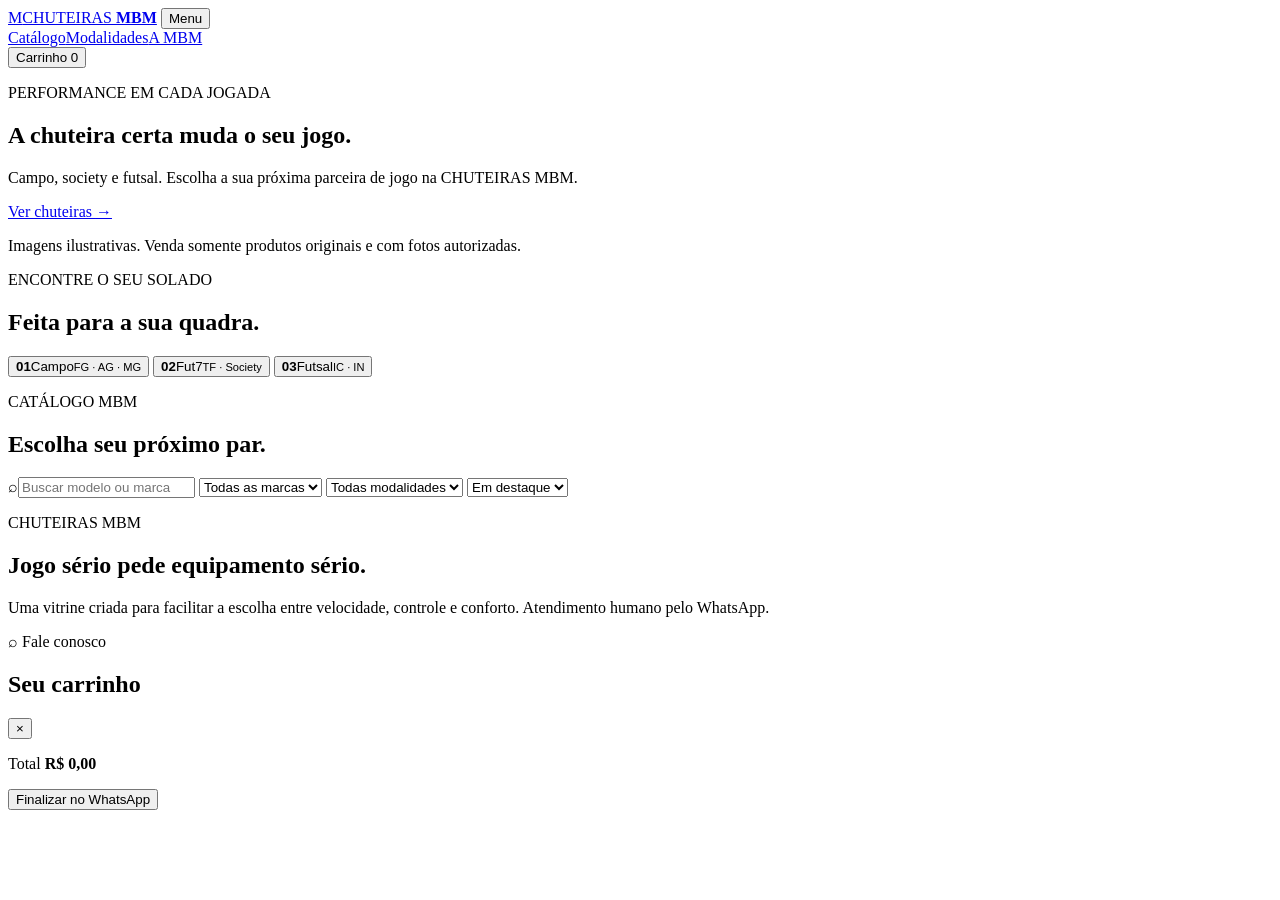
==== index.html @ b01c72c6 "Create index.html" ====
<!doctype html>
<html lang="pt-BR">
<head>
  <meta charset="utf-8">
  <meta name="viewport" content="width=device-width, initial-scale=1">
  <meta name="description" content="CHUTEIRAS MBM — chuteiras para campo, society e futsal.">
  <title>CHUTEIRAS MBM | Jogue no seu melhor</title>
  <link rel="preconnect" href="https://images.unsplash.com">
  <link rel="stylesheet" href="style.css">
</head>
<body>
  <header class="topbar">
    <a class="brand" href="#inicio" aria-label="CHUTEIRAS MBM, início"><span class="brand-mark">M</span><span>CHUTEIRAS <b>MBM</b></span></a>
    <button class="menu-toggle" aria-expanded="false" aria-controls="menu">Menu</button>
    <nav id="menu"><a href="#catalogo">Catálogo</a><a href="#modalidades">Modalidades</a><a href="#sobre">A MBM</a></nav>
    <button class="cart-button" id="open-cart" aria-label="Abrir carrinho">Carrinho <span id="cart-count">0</span></button>
  </header>

  <main>
    <section id="inicio" class="hero">
      <div class="hero-content">
        <p class="eyebrow">PERFORMANCE EM CADA JOGADA</p>
        <h1>A chuteira certa muda o seu jogo.</h1>
        <p class="hero-copy">Campo, society e futsal. Escolha a sua próxima parceira de jogo na CHUTEIRAS MBM.</p>
        <a class="button primary" href="#catalogo">Ver chuteiras <span>→</span></a>
      </div>
      <p class="hero-note">Imagens ilustrativas. Venda somente produtos originais e com fotos autorizadas.</p>
    </section>

    <section id="modalidades" class="section modes">
      <div class="section-heading"><p class="eyebrow">ENCONTRE O SEU SOLADO</p><h2>Feita para a sua quadra.</h2></div>
      <div class="mode-grid">
        <button class="mode-card" data-category="Campo"><strong>01</strong><span>Campo</span><small>FG · AG · MG</small></button>
        <button class="mode-card" data-category="Fut7"><strong>02</strong><span>Fut7</span><small>TF · Society</small></button>
        <button class="mode-card" data-category="Futsal"><strong>03</strong><span>Futsal</span><small>IC · IN</small></button>
      </div>
    </section>

    <section id="catalogo" class="section catalog">
      <div class="section-heading"><p class="eyebrow">CATÁLOGO MBM</p><h2>Escolha seu próximo par.</h2></div>
      <div class="filters" aria-label="Filtros de catálogo">
        <label class="search"><span>⌕</span><input id="search" type="search" placeholder="Buscar modelo ou marca"></label>
        <select id="brand-filter" aria-label="Filtrar por marca"><option value="Todas">Todas as marcas</option></select>
        <select id="category-filter" aria-label="Filtrar por modalidade"><option value="Todas">Todas modalidades</option><option>Campo</option><option>Fut7</option><option>Futsal</option></select>
        <select id="sort" aria-label="Ordenar produtos"><option value="featured">Em destaque</option><option value="low">Menor preço</option><option value="high">Maior preço</option></select>
      </div>
      <p id="result-count" class="result-count"></p>
      <div id="product-grid" class="product-grid"></div>
    </section>

    <section id="sobre" class="section about"><p class="eyebrow">CHUTEIRAS MBM</p><h2>Jogo sério pede equipamento sério.</h2><p>Uma vitrine criada para facilitar a escolha entre velocidade, controle e conforto. Atendimento humano pelo WhatsApp.</p></section>
  </main>

  <a id="whatsapp-float" class="whatsapp-float" target="_blank" rel="noreferrer" aria-label="Falar no WhatsApp">⌕ <span>Fale conosco</span></a>
  <aside id="cart-drawer" class="cart-drawer" aria-hidden="true"><div class="cart-head"><h2>Seu carrinho</h2><button id="close-cart" aria-label="Fechar carrinho">×</button></div><div id="cart-items"></div><div class="cart-footer"><p>Total <strong id="cart-total">R$ 0,00</strong></p><button id="checkout" class="button primary">Finalizar no WhatsApp</button></div></aside>
  <div id="overlay" class="overlay"></div>
  <dialog id="product-dialog"><button id="close-dialog" class="dialog-close" aria-label="Fechar">×</button><div id="dialog-content"></div></dialog>
  <script src="products.js"></script><script src="app.js"></script>
</body>
</html>
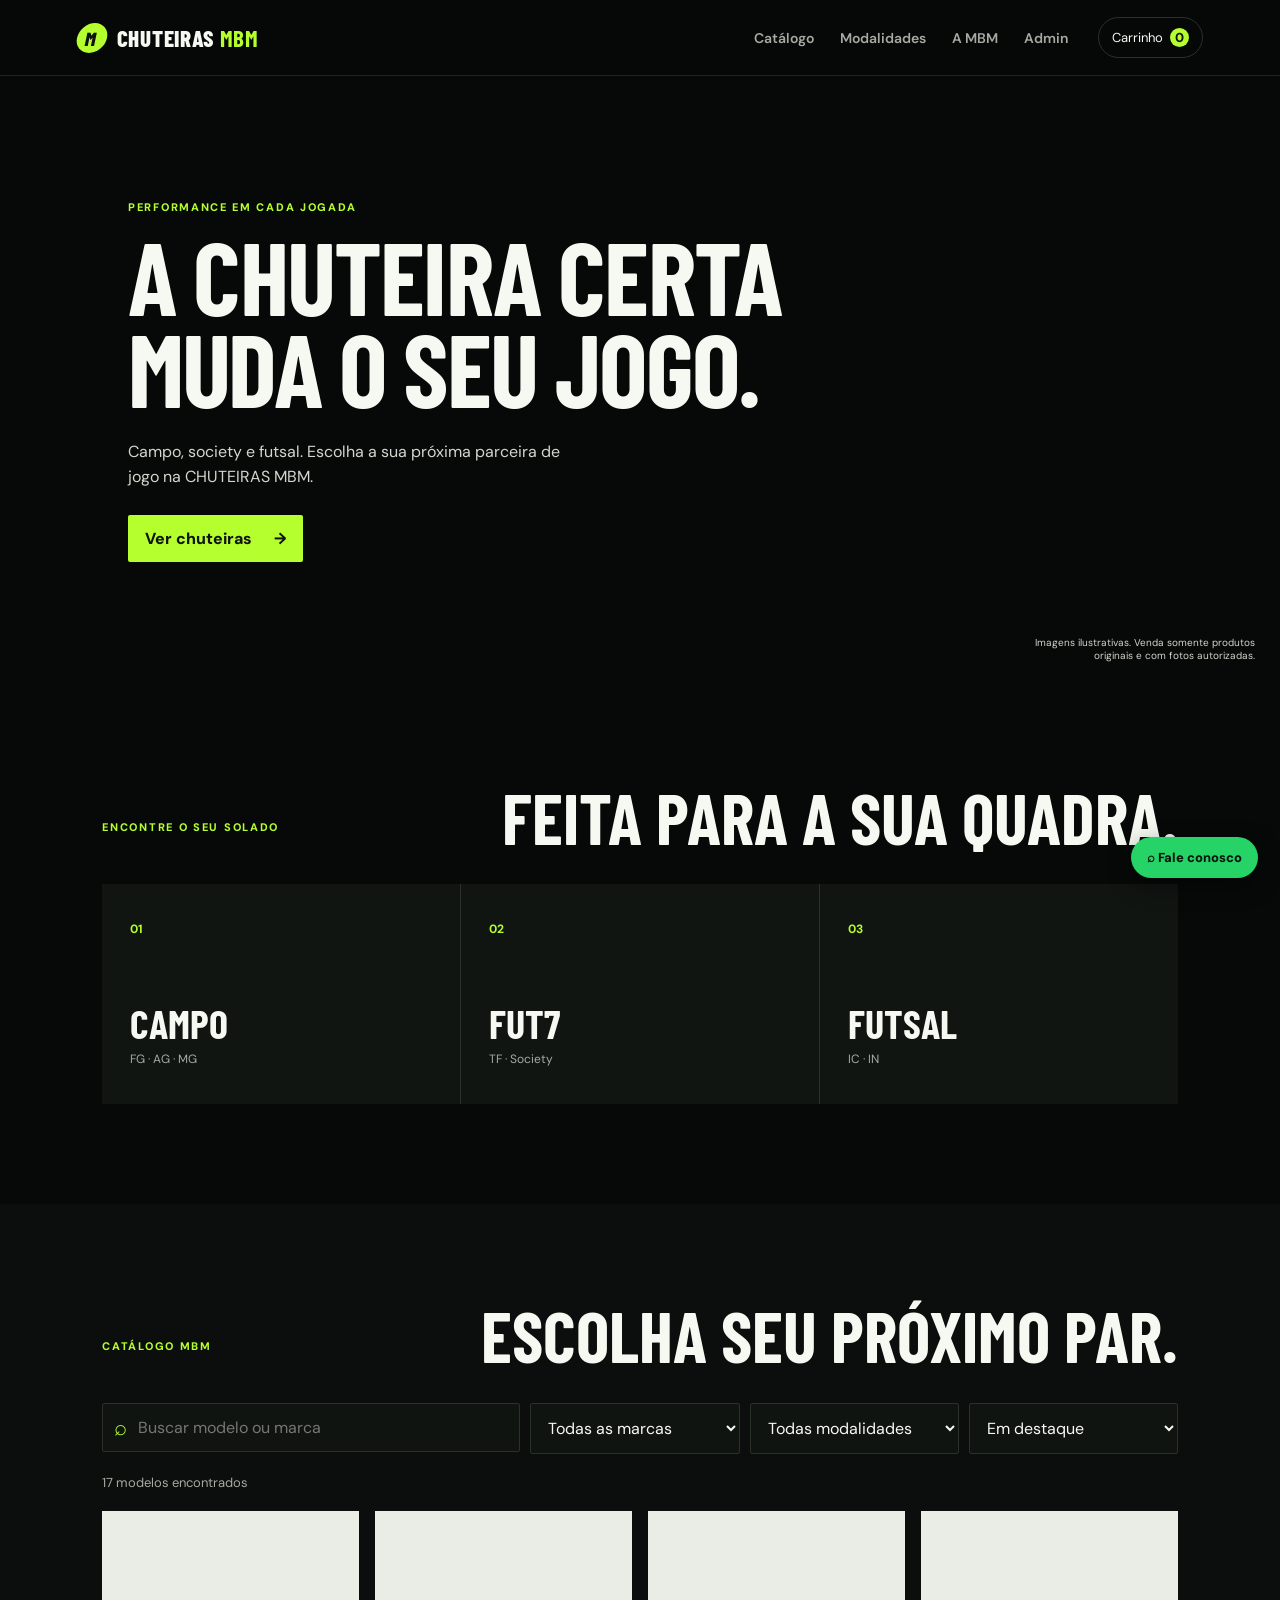
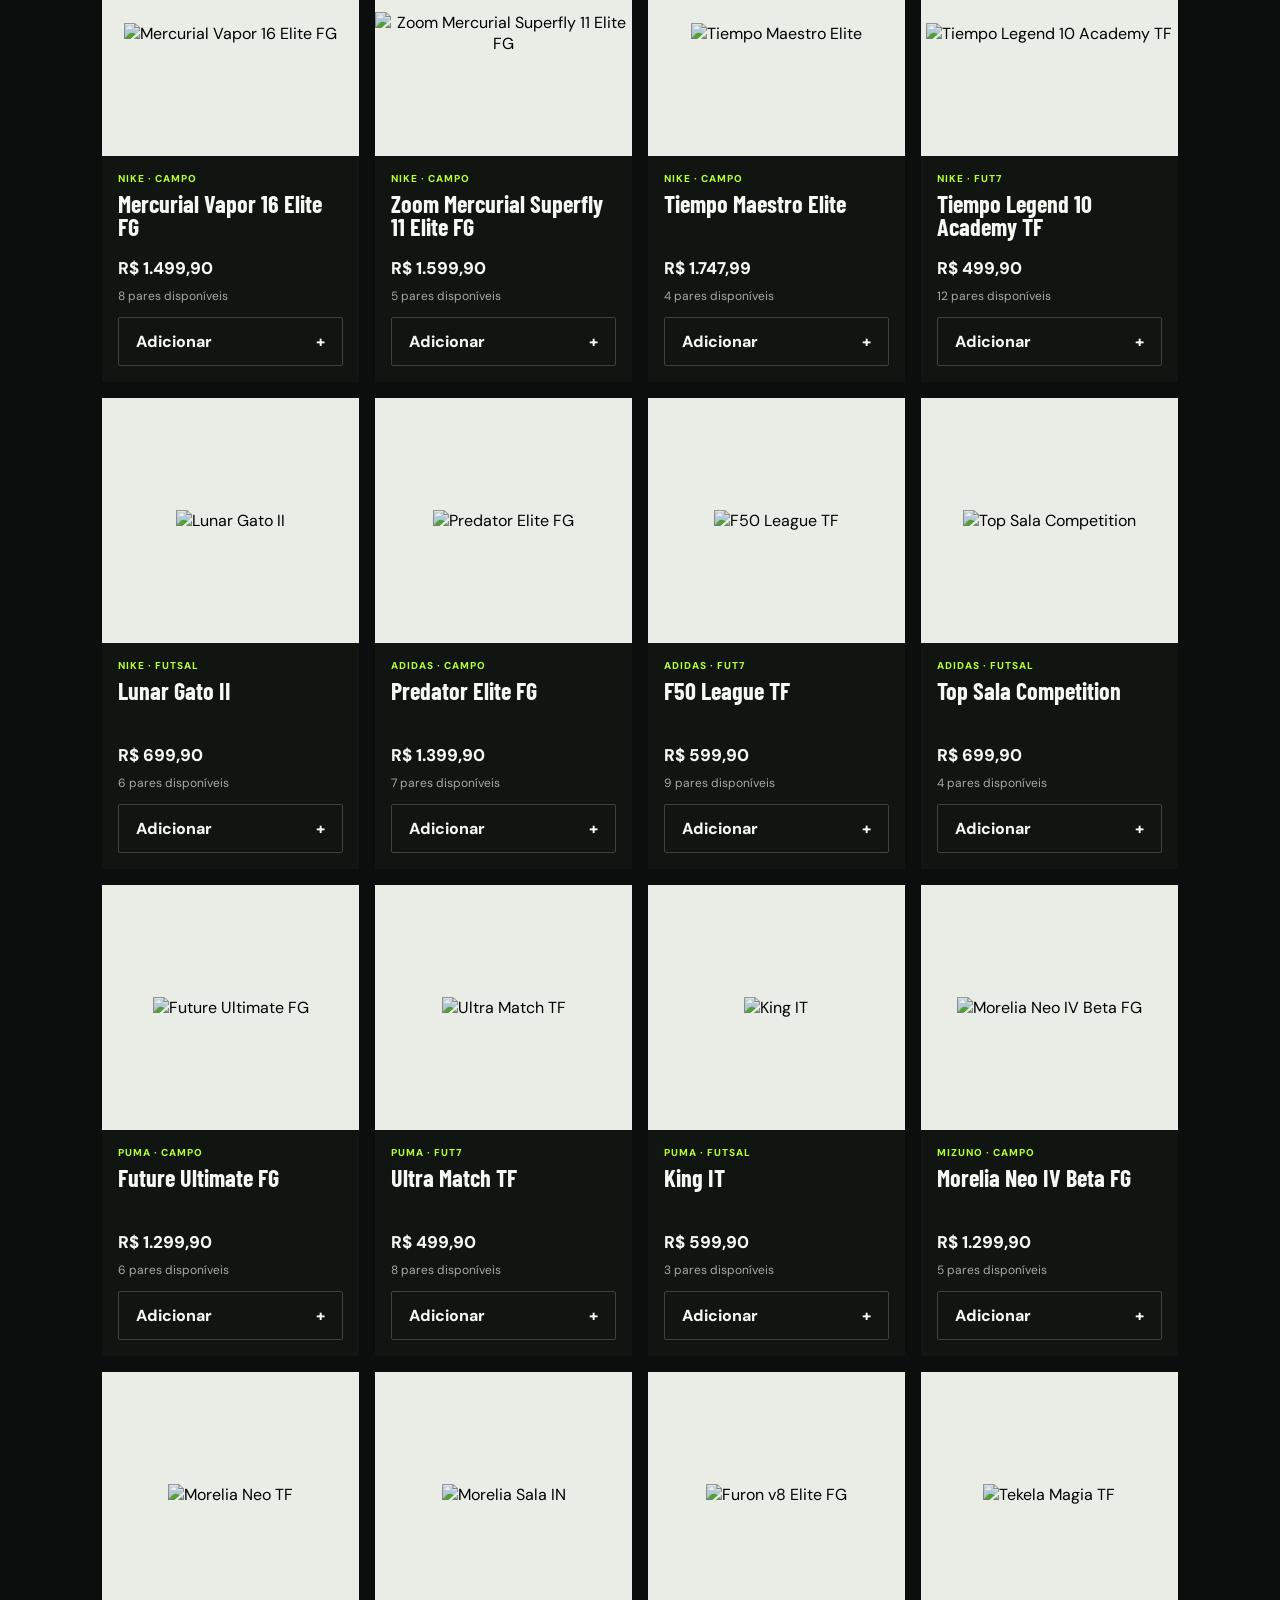
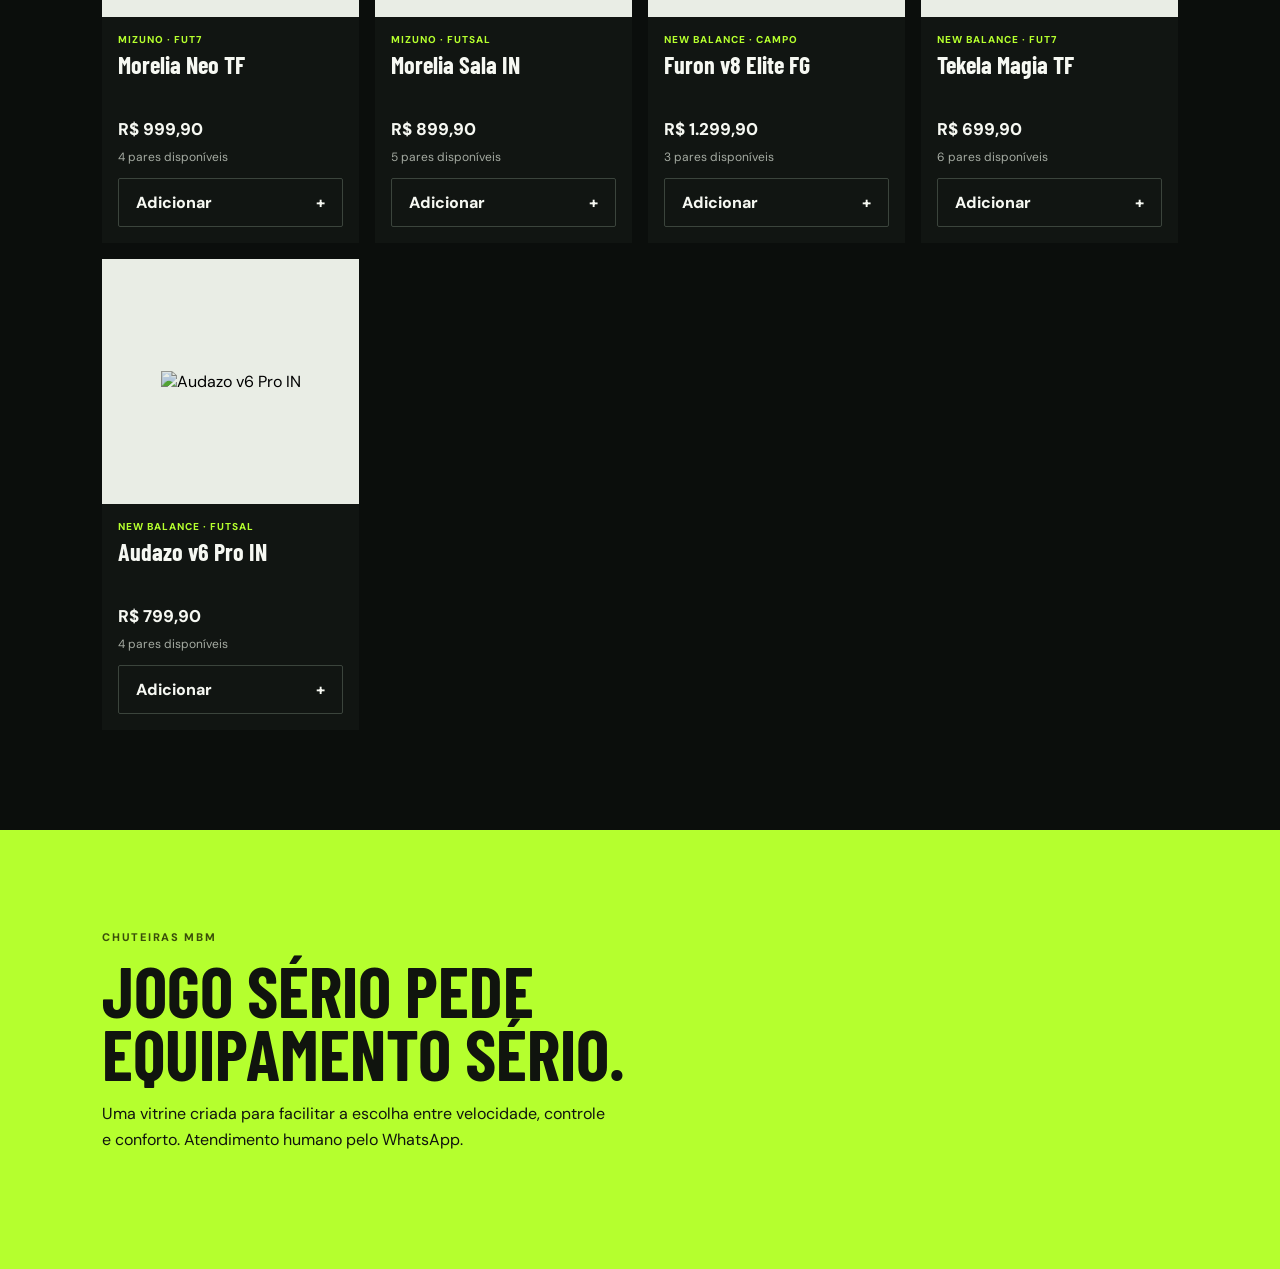
==== commit 7093aa59: "Conecta a área administrativa à vitrine" ====
--- a/index.html
+++ b/index.html
@@ -6,13 +6,13 @@
   <meta name="description" content="CHUTEIRAS MBM — chuteiras para campo, society e futsal.">
   <title>CHUTEIRAS MBM | Jogue no seu melhor</title>
   <link rel="preconnect" href="https://images.unsplash.com">
-  <link rel="stylesheet" href="style.css">
+  <link rel="stylesheet" href="style.css"><link rel="stylesheet" href="catalog-shared.css">
 </head>
 <body>
   <header class="topbar">
     <a class="brand" href="#inicio" aria-label="CHUTEIRAS MBM, início"><span class="brand-mark">M</span><span>CHUTEIRAS <b>MBM</b></span></a>
     <button class="menu-toggle" aria-expanded="false" aria-controls="menu">Menu</button>
-    <nav id="menu"><a href="#catalogo">Catálogo</a><a href="#modalidades">Modalidades</a><a href="#sobre">A MBM</a></nav>
+    <nav id="menu"><a href="#catalogo">Catálogo</a><a href="#modalidades">Modalidades</a><a href="#sobre">A MBM</a><a href="admin.html">Admin</a></nav>
     <button class="cart-button" id="open-cart" aria-label="Abrir carrinho">Carrinho <span id="cart-count">0</span></button>
   </header>
 
@@ -55,6 +55,6 @@
   <aside id="cart-drawer" class="cart-drawer" aria-hidden="true"><div class="cart-head"><h2>Seu carrinho</h2><button id="close-cart" aria-label="Fechar carrinho">×</button></div><div id="cart-items"></div><div class="cart-footer"><p>Total <strong id="cart-total">R$ 0,00</strong></p><button id="checkout" class="button primary">Finalizar no WhatsApp</button></div></aside>
   <div id="overlay" class="overlay"></div>
   <dialog id="product-dialog"><button id="close-dialog" class="dialog-close" aria-label="Fechar">×</button><div id="dialog-content"></div></dialog>
-  <script src="products.js"></script><script src="app.js"></script>
+  <script src="products.js"></script><script src="catalog.js"></script><script src="app.js"></script>
 </body>
 </html>
--- a/style.css
+++ b/style.css
@@ -0,0 +1,2 @@
+@import url('https://fonts.googleapis.com/css2?family=Barlow+Condensed:wght@500;600;700;800&family=DM+Sans:wght@400;500;600;700&display=swap');
+:root{--black:#070908;--panel:#111512;--line:#293129;--lime:#b5ff2e;--white:#f6f8f2;--muted:#a5aba2}*{box-sizing:border-box}html{scroll-behavior:smooth}body{margin:0;background:var(--black);color:var(--white);font-family:'DM Sans',sans-serif}.topbar{position:sticky;top:0;z-index:10;height:76px;padding:0 clamp(20px,6vw,88px);display:flex;align-items:center;gap:30px;background:rgba(7,9,8,.88);backdrop-filter:blur(15px);border-bottom:1px solid #1c221d}.brand{display:flex;align-items:center;gap:10px;color:var(--white);font-family:'Barlow Condensed';font-weight:800;font-size:23px;letter-spacing:.7px;text-decoration:none;white-space:nowrap}.brand b{color:var(--lime)}.brand-mark{width:30px;height:30px;display:grid;place-items:center;background:var(--lime);color:#111;border-radius:50%;font-size:19px;transform:skew(-12deg)}nav{display:flex;gap:26px;margin-left:auto}nav a{color:var(--muted);text-decoration:none;font-size:14px;font-weight:600}nav a:hover{color:var(--lime)}button,input,select{font:inherit}.menu-toggle{display:none}.cart-button{border:1px solid var(--line);background:transparent;color:var(--white);padding:10px 13px;border-radius:99px;cursor:pointer;font-size:13px}.cart-button span{display:inline-grid;place-items:center;min-width:19px;height:19px;margin-left:4px;border-radius:50%;color:#10140e;background:var(--lime);font-weight:800}.hero{min-height:610px;position:relative;display:flex;align-items:center;padding:80px clamp(20px,10vw,160px);background:linear-gradient(90deg,#070908 8%,rgba(7,9,8,.72) 47%,rgba(7,9,8,.16)),url('https://images.unsplash.com/photo-1579952363873-27f3bade9f55?auto=format&fit=crop&w=2000&q=90') center/cover}.hero-content{max-width:680px}.eyebrow{color:var(--lime);font-weight:800;letter-spacing:1.7px;font-size:11px;margin:0 0 15px}.hero h1,.section h2{font-family:'Barlow Condensed';text-transform:uppercase;line-height:.9;margin:0}.hero h1{font-size:clamp(57px,8vw,112px);letter-spacing:-1.8px}.hero-copy{max-width:460px;line-height:1.6;color:#d2d7ce;margin:25px 0}.button{border:0;border-radius:2px;cursor:pointer;padding:13px 17px;font-weight:800;transition:transform .2s,background .2s}.button:hover{transform:translateY(-2px)}.primary{background:var(--lime);color:#10140e;text-decoration:none;display:inline-flex;gap:22px;align-items:center}.hero-note{position:absolute;right:25px;bottom:14px;color:#d0d5cb;font-size:10px;max-width:250px;text-align:right}.section{padding:100px clamp(20px,8vw,120px)}.section-heading{display:flex;justify-content:space-between;align-items:end;margin-bottom:35px}.section h2{font-size:clamp(42px,5.5vw,76px)}.mode-grid{display:grid;grid-template-columns:repeat(3,1fr);gap:1px;background:var(--line)}.mode-card{min-height:220px;padding:28px;border:0;background:var(--panel);color:var(--white);text-align:left;cursor:pointer;transition:background .25s}.mode-card:hover{background:#1b211d}.mode-card strong{display:block;color:var(--lime);font-size:12px;margin-bottom:62px}.mode-card span{font-family:'Barlow Condensed';display:block;text-transform:uppercase;font-size:40px;font-weight:700}.mode-card small{color:var(--muted);font-size:12px}.catalog{background:#0b0e0c}.filters{display:grid;grid-template-columns:2fr 1fr 1fr 1fr;gap:10px}.filters input,.filters select{width:100%;border:1px solid var(--line);border-radius:2px;background:#101410;color:var(--white);padding:13px;outline:none}.filters input:focus,.filters select:focus{border-color:var(--lime)}.search{position:relative}.search span{position:absolute;top:10px;left:12px;color:var(--lime);font-size:22px}.search input{padding-left:35px}.result-count{color:var(--muted);font-size:13px;margin:20px 0}.product-grid{display:grid;grid-template-columns:repeat(4,1fr);gap:16px}.product-card{background:#111512;min-width:0}.image-button{height:245px;width:100%;border:0;background:#e9ede5;cursor:pointer;overflow:hidden;padding:0}.image-button img{width:100%;height:100%;object-fit:cover;mix-blend-mode:multiply;transition:transform .35s}.product-card:hover img{transform:scale(1.06)}.product-info{padding:16px}.tag{font-size:10px;font-weight:800;letter-spacing:1px;color:var(--lime);text-transform:uppercase;margin:0 0 8px}.product-info h3{font-family:'Barlow Condensed';font-size:24px;line-height:.95;margin:0;min-height:48px}.price{font-size:17px;font-weight:800;margin:16px 0}.add{width:100%;border:1px solid #3b443c;color:var(--white);background:transparent;display:flex;justify-content:space-between}.add:hover{border-color:var(--lime);color:var(--lime)}.about{background:var(--lime);color:#10140e;max-width:none}.about .eyebrow{color:#3a4e0a}.about h2{max-width:700px}.about p:last-child{max-width:510px;line-height:1.6}.whatsapp-float{position:fixed;bottom:22px;right:22px;z-index:7;background:#25d366;color:#06130a;padding:12px 16px;border-radius:99px;text-decoration:none;font-weight:800;font-size:13px;box-shadow:0 8px 24px #0007}.cart-drawer{z-index:20;position:fixed;top:0;right:0;width:min(440px,100%);height:100dvh;padding:24px;background:#101410;transform:translateX(100%);transition:transform .25s;display:flex;flex-direction:column}.cart-drawer.open{transform:none}.overlay{display:none;position:fixed;z-index:15;inset:0;background:#000a}.overlay.open{display:block}.cart-head{display:flex;align-items:center;justify-content:space-between;border-bottom:1px solid var(--line);padding-bottom:18px}.cart-head h2{font-family:'Barlow Condensed';font-size:34px;text-transform:uppercase;margin:0}.cart-head button,.dialog-close{border:0;background:none;color:var(--white);font-size:30px;cursor:pointer}.cart-item{display:flex;gap:13px;padding:15px 0;border-bottom:1px solid var(--line)}.cart-item img{width:78px;height:70px;object-fit:cover;background:#eee}.cart-item h3{font-family:'Barlow Condensed';font-size:19px;line-height:1;margin:0}.cart-item p{margin:7px 0;font-size:13px}.quantity{display:flex;gap:9px;align-items:center}.quantity button{background:transparent;border:1px solid var(--line);color:var(--white);cursor:pointer;width:25px;height:24px}.quantity .remove{width:auto;padding:0 6px;margin-left:8px;color:#ff9c9c}.cart-footer{margin-top:auto;padding-top:18px;border-top:1px solid var(--line)}.cart-footer p{display:flex;justify-content:space-between}.cart-footer button{width:100%}.empty{color:var(--muted)}dialog{max-width:900px;width:calc(100% - 35px);padding:0;border:1px solid var(--line);background:#111512;color:var(--white)}dialog::backdrop{background:#000b}.dialog-close{position:absolute;right:10px;top:5px;z-index:1}.dialog-image{width:50%;height:500px;object-fit:cover;float:left;background:#eee}.dialog-info{padding:45px 35px;margin-left:50%;min-height:500px}.dialog-info h2{font-family:'Barlow Condensed';font-size:43px;line-height:.94;text-transform:uppercase;margin:0}.dialog-info p:not(.tag):not(.price){line-height:1.55;color:#cdd3ca}.sizes{display:flex;gap:7px;flex-wrap:wrap}.sizes span{padding:7px 10px;border:1px solid var(--line);font-size:12px}@media(max-width:900px){.product-grid{grid-template-columns:repeat(3,1fr)}.filters{grid-template-columns:repeat(2,1fr)}}@media(max-width:680px){.topbar{height:64px;padding:0 18px;gap:11px}.brand{font-size:19px}.brand-mark{width:25px;height:25px;font-size:16px}.menu-toggle{display:block;margin-left:auto;background:transparent;border:0;color:var(--white);font-size:12px}nav{display:none;position:absolute;top:64px;left:0;right:0;margin:0;padding:16px 20px;background:#101410;border-bottom:1px solid var(--line);flex-direction:column;gap:15px}nav.open{display:flex}.cart-button{font-size:0;padding:8px}.cart-button span{font-size:12px;margin:0}.hero{min-height:600px;padding:70px 24px;background:linear-gradient(90deg,#070908 12%,rgba(7,9,8,.56)),url('https://images.unsplash.com/photo-1579952363873-27f3bade9f55?auto=format&fit=crop&w=1200&q=85') center/cover}.hero h1{font-size:66px}.section{padding:65px 20px}.mode-grid{grid-template-columns:1fr}.mode-card{min-height:130px}.mode-card strong{margin-bottom:23px}.section-heading{display:block}.filters{grid-template-columns:1fr}.product-grid{grid-template-columns:repeat(2,1fr);gap:9px}.image-button{height:155px}.product-info{padding:12px}.product-info h3{font-size:20px;min-height:58px}.price{font-size:15px;margin:12px 0}.whatsapp-float span{display:none}.dialog-image{width:100%;height:290px;float:none}.dialog-info{margin:0;min-height:0;padding:29px 24px}.dialog-info h2{font-size:35px}}
--- a/catalog-shared.css
+++ b/catalog-shared.css
@@ -0,0 +1 @@
+.stock-label{margin:-7px 0 13px;color:#a5aba2;font-size:12px}.table-actions{display:flex;flex-wrap:wrap;gap:6px}.icon-button.danger{color:#ffadad;border-color:#6f3030}.icon-button.danger:hover{color:#fff;background:#6f3030}@media(max-width:680px){.table-actions{min-width:205px}.table-actions .icon-button{font-size:11px;padding:6px}}
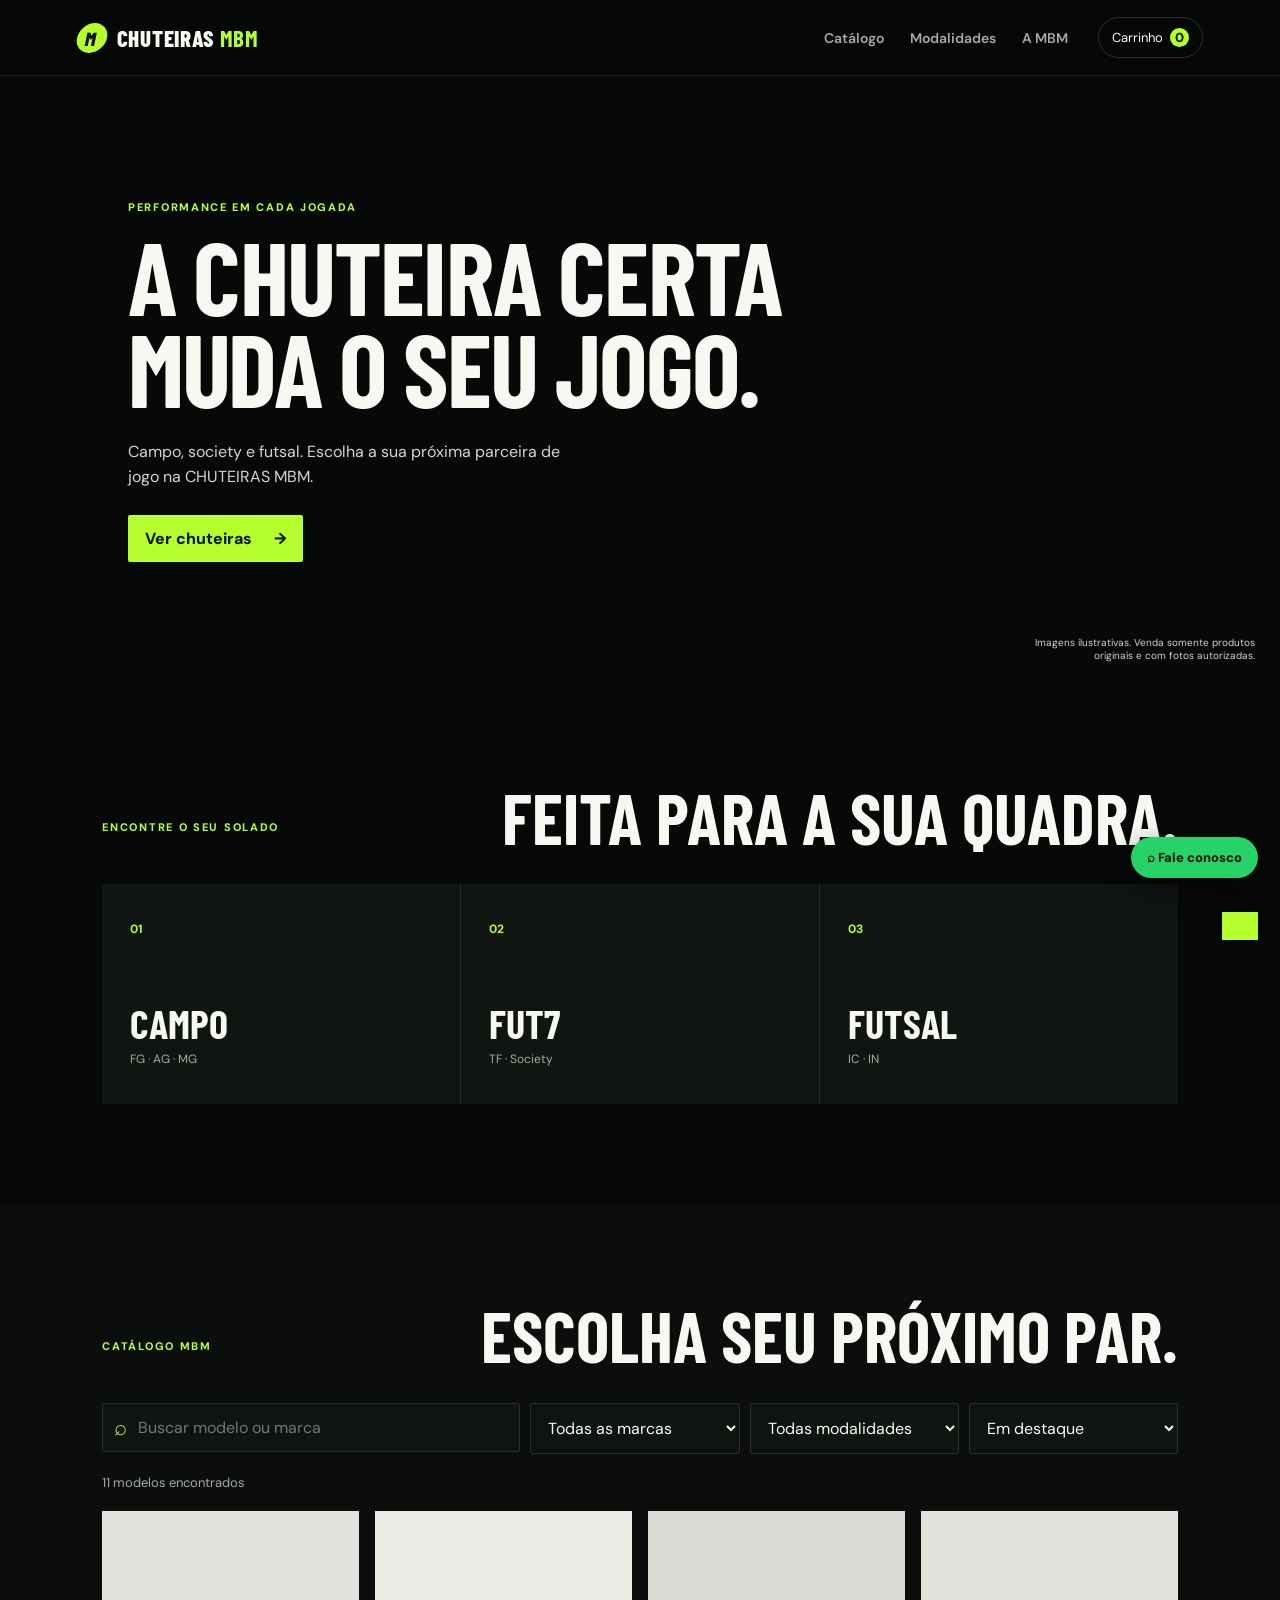
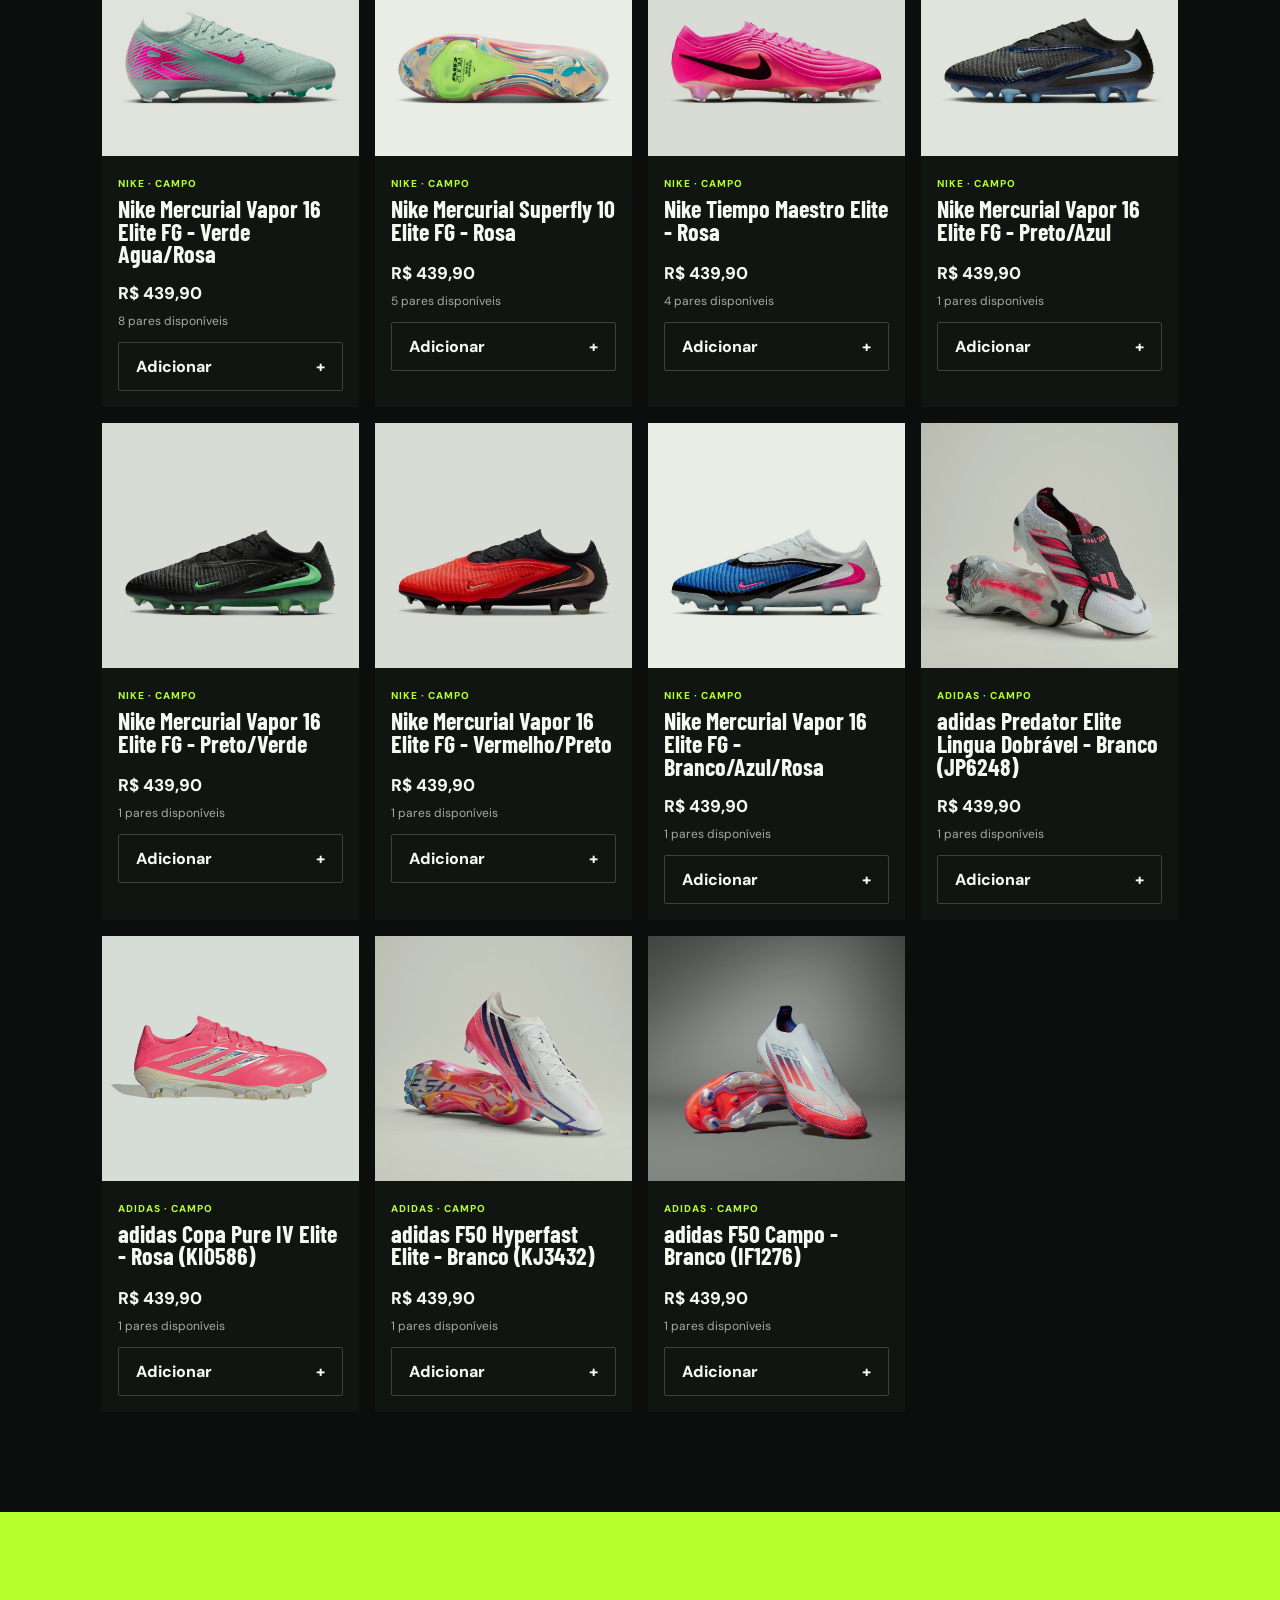
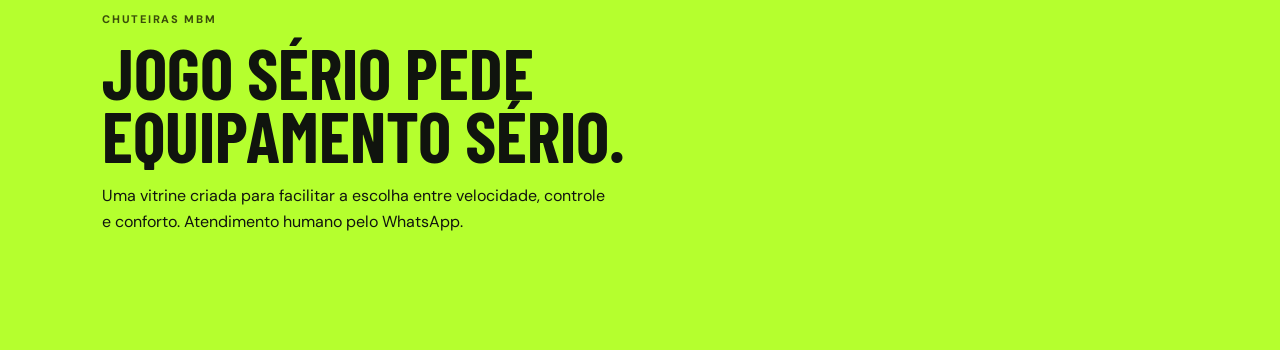
==== commit 7d0e4923: "Atualiza admin, carrinho e WhatsApp" ====
--- a/index.html
+++ b/index.html
@@ -6,13 +6,13 @@
   <meta name="description" content="CHUTEIRAS MBM — chuteiras para campo, society e futsal.">
   <title>CHUTEIRAS MBM | Jogue no seu melhor</title>
   <link rel="preconnect" href="https://images.unsplash.com">
-  <link rel="stylesheet" href="style.css"><link rel="stylesheet" href="catalog-shared.css">
+  <link rel="stylesheet" href="style.css"><link rel="stylesheet" href="catalog-shared.css"><link rel="stylesheet" href="checkout.css">
 </head>
 <body>
   <header class="topbar">
     <a class="brand" href="#inicio" aria-label="CHUTEIRAS MBM, início"><span class="brand-mark">M</span><span>CHUTEIRAS <b>MBM</b></span></a>
     <button class="menu-toggle" aria-expanded="false" aria-controls="menu">Menu</button>
-    <nav id="menu"><a href="#catalogo">Catálogo</a><a href="#modalidades">Modalidades</a><a href="#sobre">A MBM</a><a href="admin.html">Admin</a></nav>
+    <nav id="menu"><a href="#catalogo">Catálogo</a><a href="#modalidades">Modalidades</a><a href="#sobre">A MBM</a></nav>
     <button class="cart-button" id="open-cart" aria-label="Abrir carrinho">Carrinho <span id="cart-count">0</span></button>
   </header>
 
@@ -52,9 +52,10 @@
   </main>
 
   <a id="whatsapp-float" class="whatsapp-float" target="_blank" rel="noreferrer" aria-label="Falar no WhatsApp">⌕ <span>Fale conosco</span></a>
-  <aside id="cart-drawer" class="cart-drawer" aria-hidden="true"><div class="cart-head"><h2>Seu carrinho</h2><button id="close-cart" aria-label="Fechar carrinho">×</button></div><div id="cart-items"></div><div class="cart-footer"><p>Total <strong id="cart-total">R$ 0,00</strong></p><button id="checkout" class="button primary">Finalizar no WhatsApp</button></div></aside>
+  <aside id="cart-drawer" class="cart-drawer" aria-hidden="true"><div class="cart-head"><h2>Seu carrinho</h2><button id="close-cart" aria-label="Fechar carrinho">×</button></div><div id="cart-items"></div><div class="cart-footer"><p>Total <strong id="cart-total">R$ 0,00</strong></p><label class="payment-label">Método de pagamento<select id="payment-method"><option>Pix</option><option>Cartão de crédito</option><option>Cartão de débito</option><option>Dinheiro</option></select></label><button id="checkout" class="button primary">Finalizar no WhatsApp</button></div></aside>
   <div id="overlay" class="overlay"></div>
   <dialog id="product-dialog"><button id="close-dialog" class="dialog-close" aria-label="Fechar">×</button><div id="dialog-content"></div></dialog>
+  <div id="store-toast" class="store-toast" role="status" aria-live="polite"></div>
   <script src="products.js"></script><script src="catalog.js"></script><script src="app.js"></script>
 </body>
 </html>
--- a/checkout.css
+++ b/checkout.css
@@ -0,0 +1 @@
+.payment-label{display:grid;gap:7px;margin:14px 0;color:var(--muted);font-size:12px;font-weight:700}.payment-label select{background:#0a0e0b;color:var(--white);border:1px solid var(--line);padding:11px}.store-toast{position:fixed;z-index:40;right:22px;bottom:80px;background:var(--lime);color:#10140e;padding:14px 18px;font-weight:800;font-size:13px;transform:translateY(120px);transition:transform .25s;box-shadow:0 10px 28px #0008}.store-toast.show{transform:none}
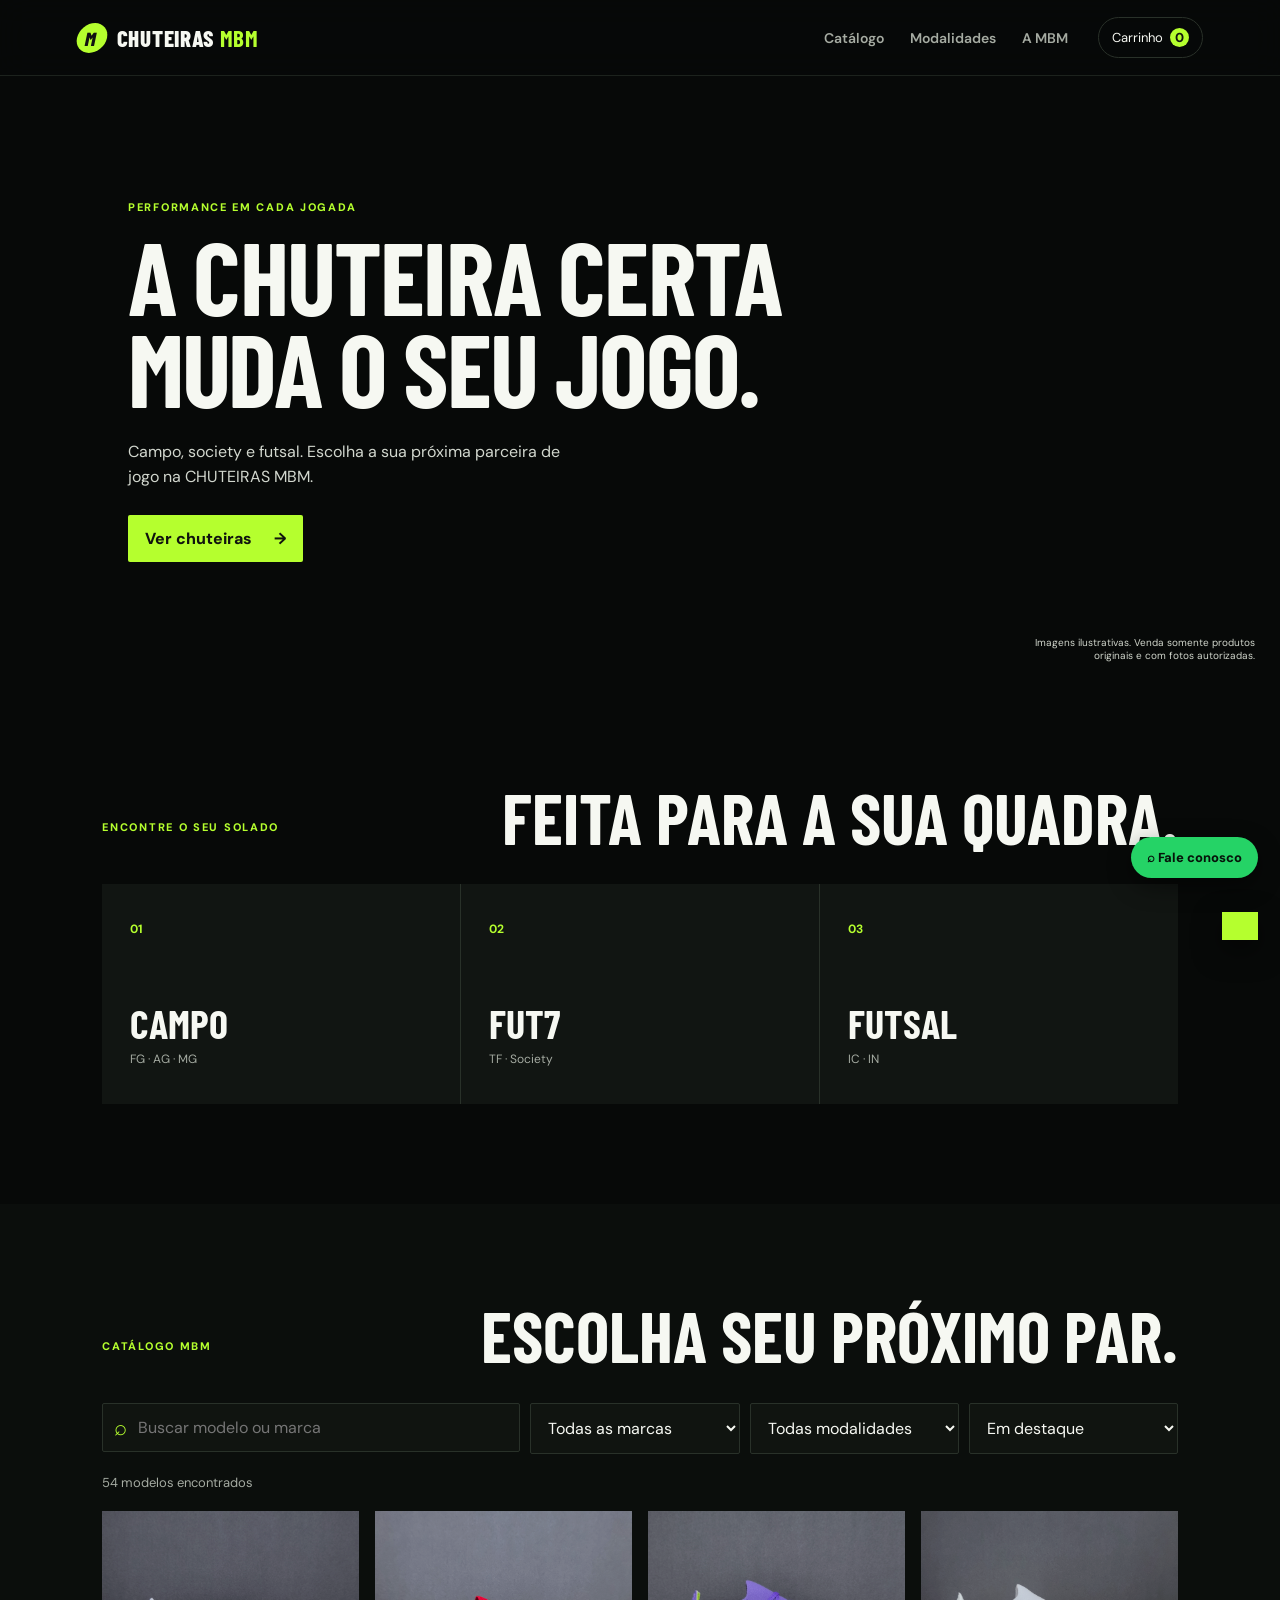
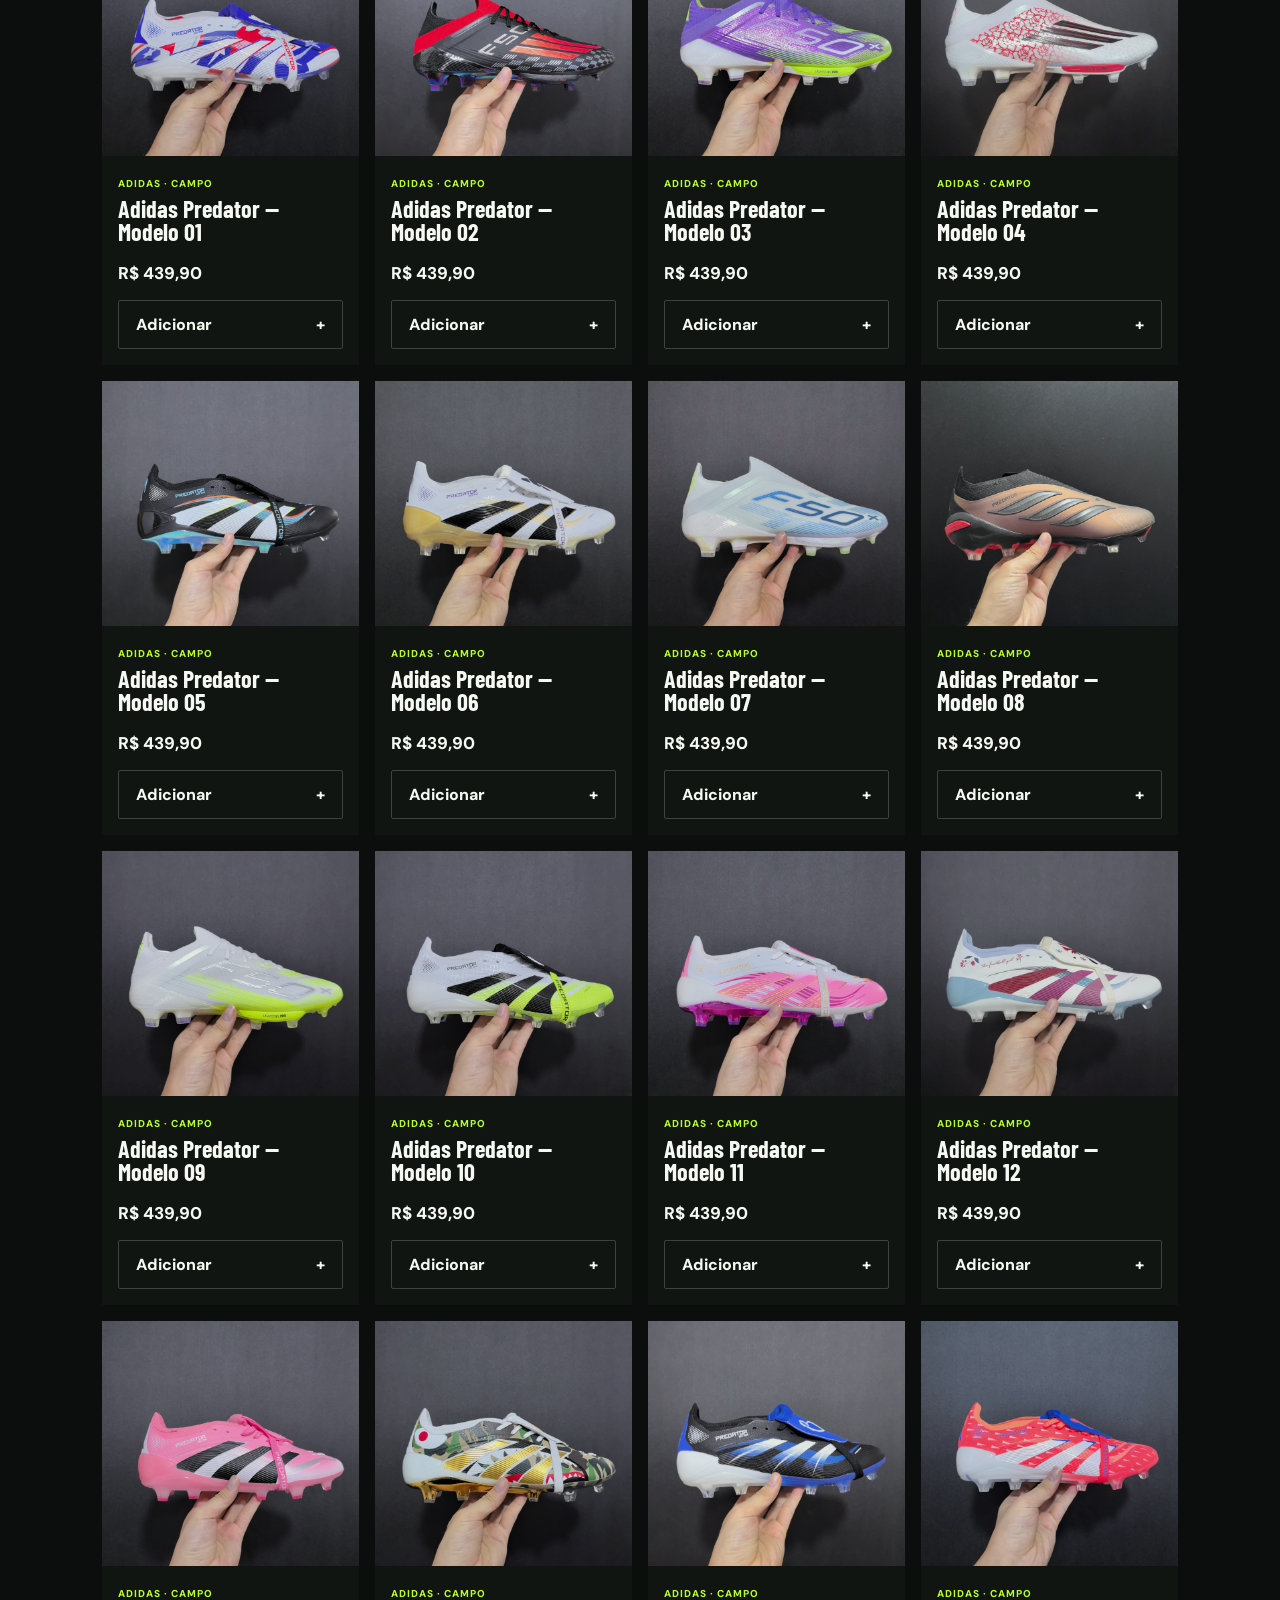
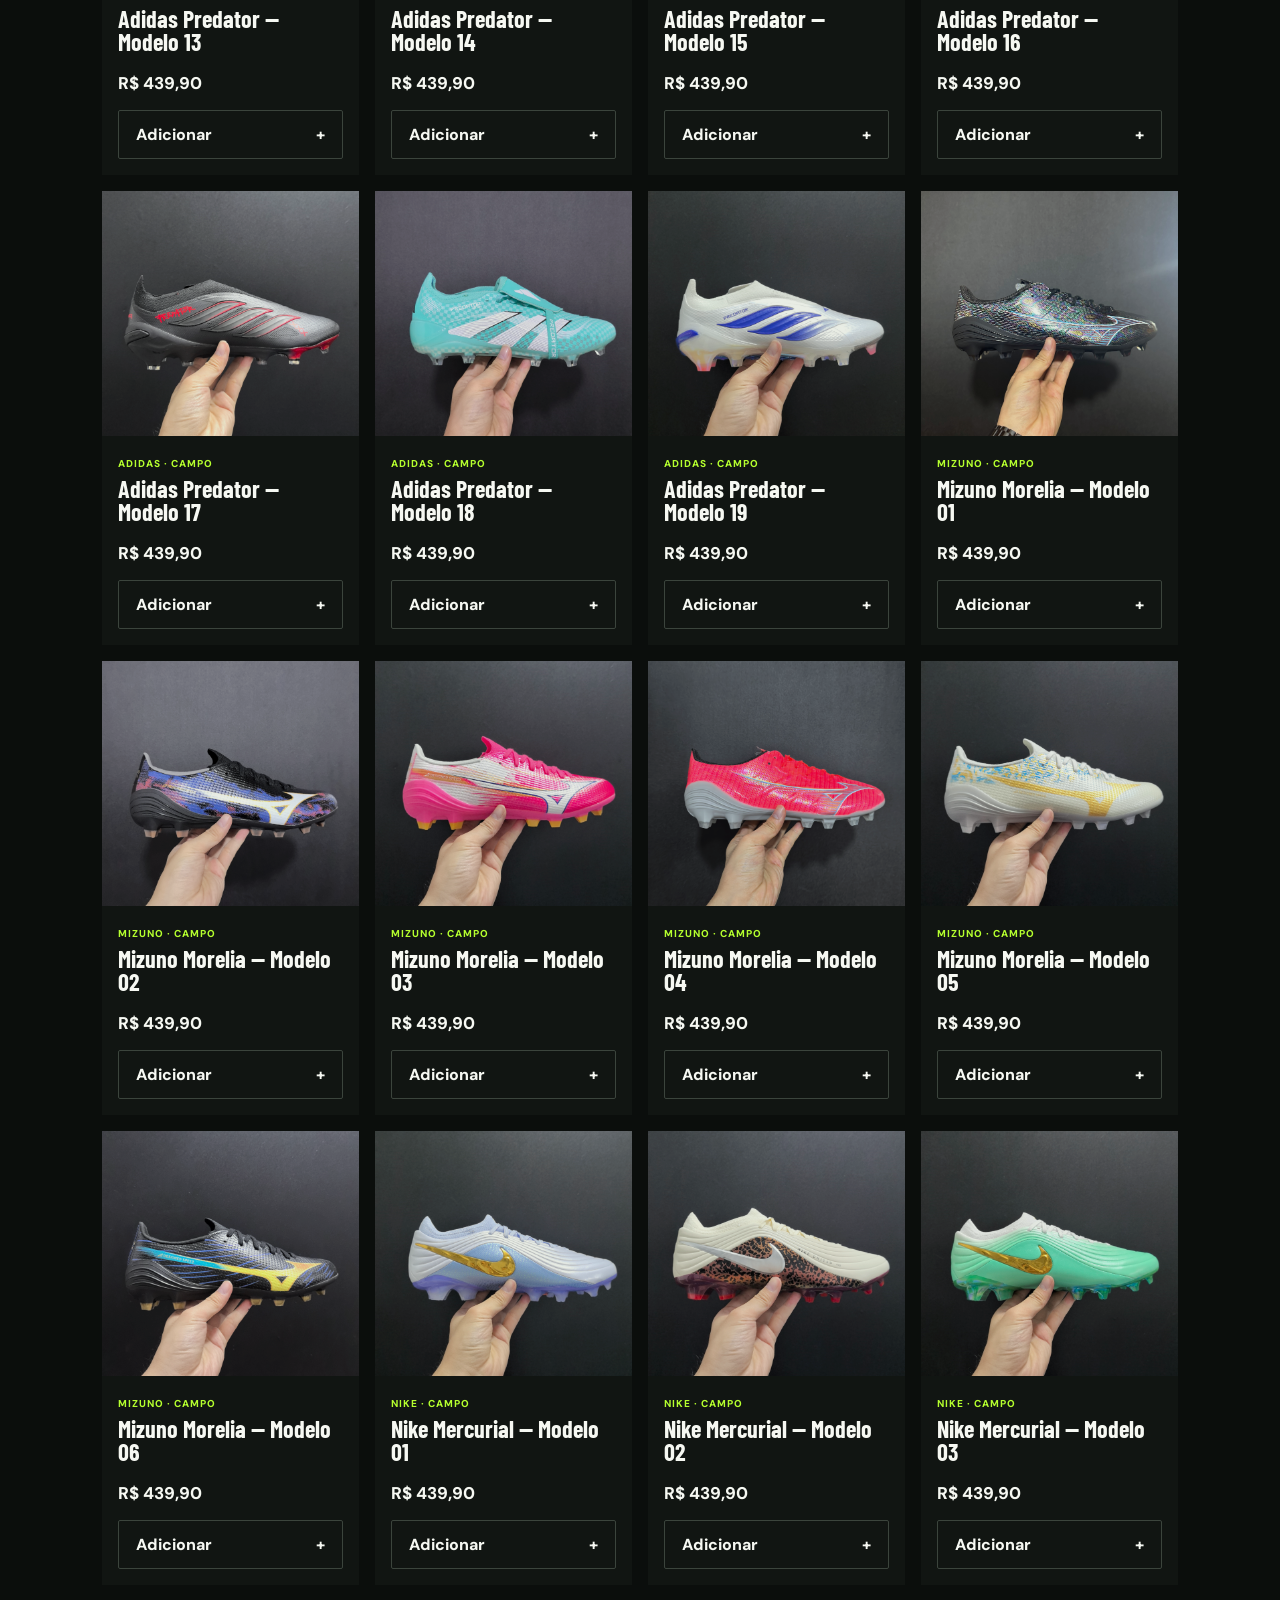
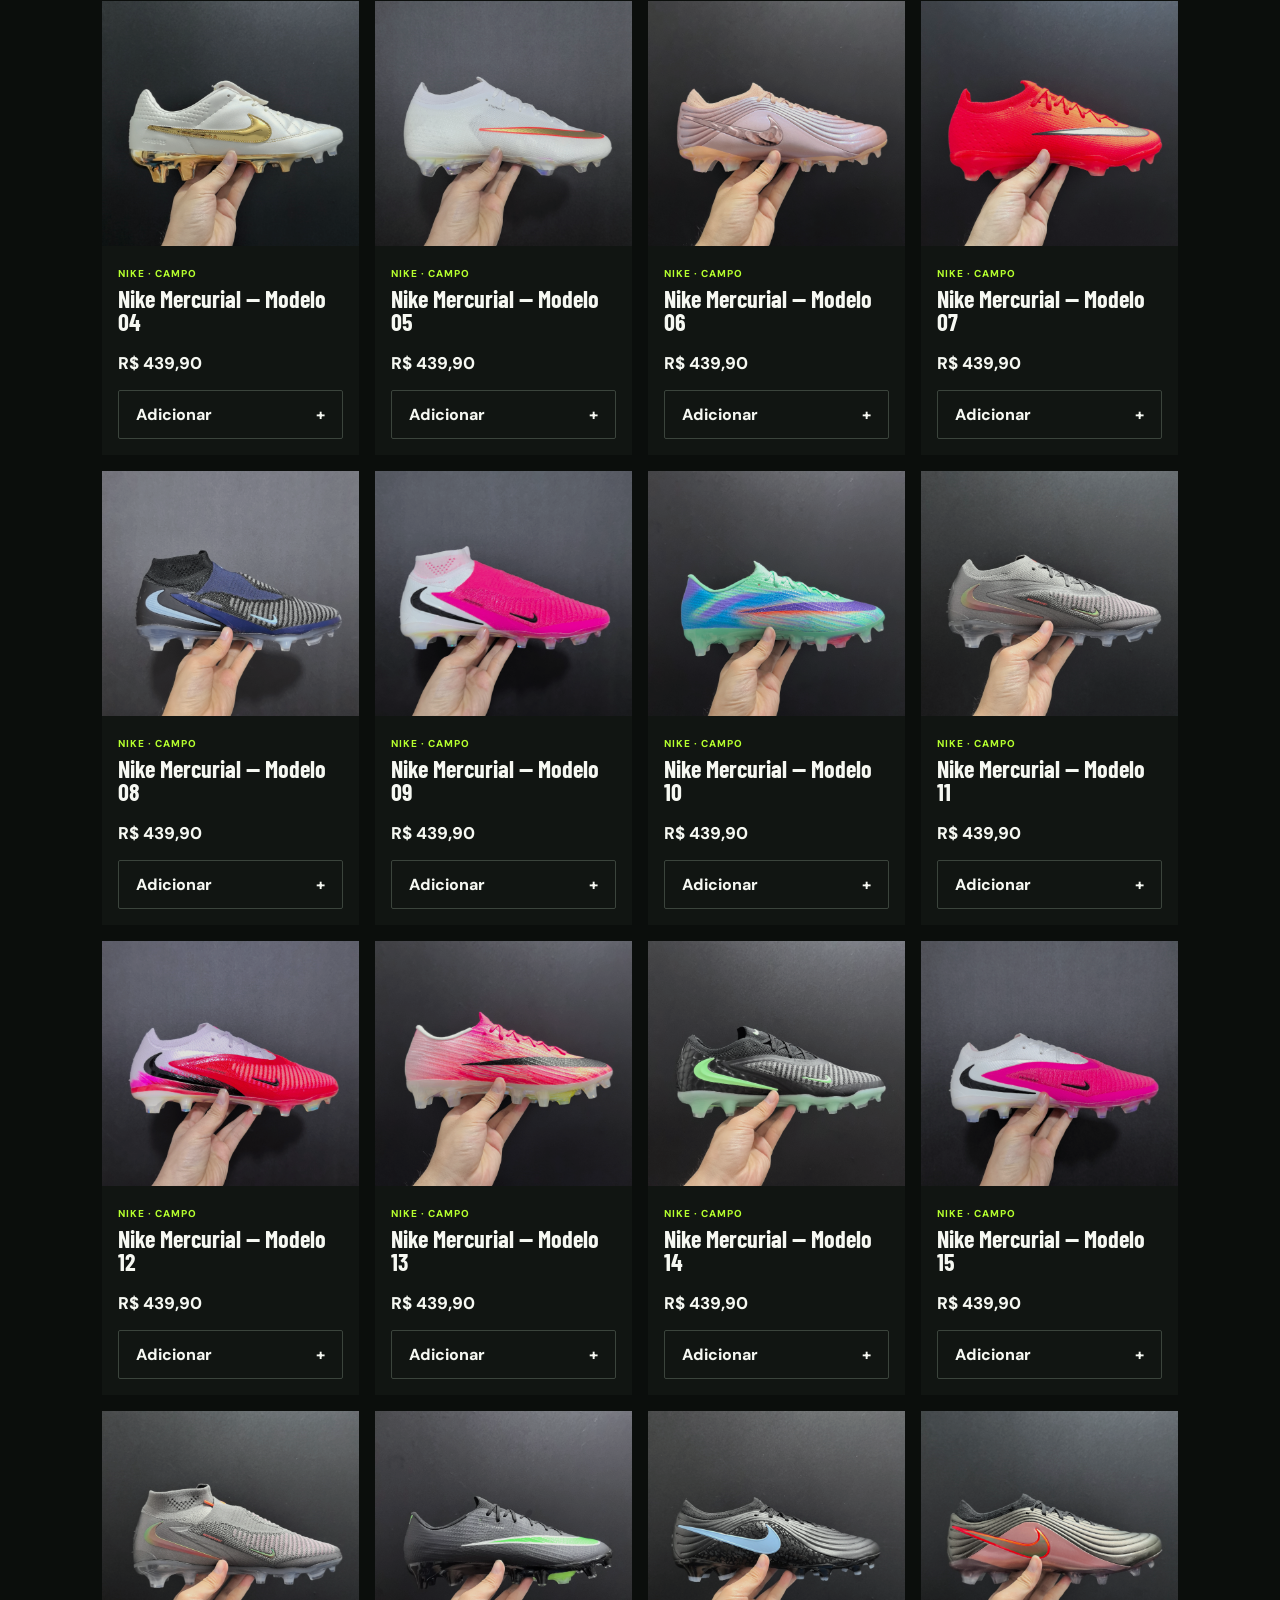
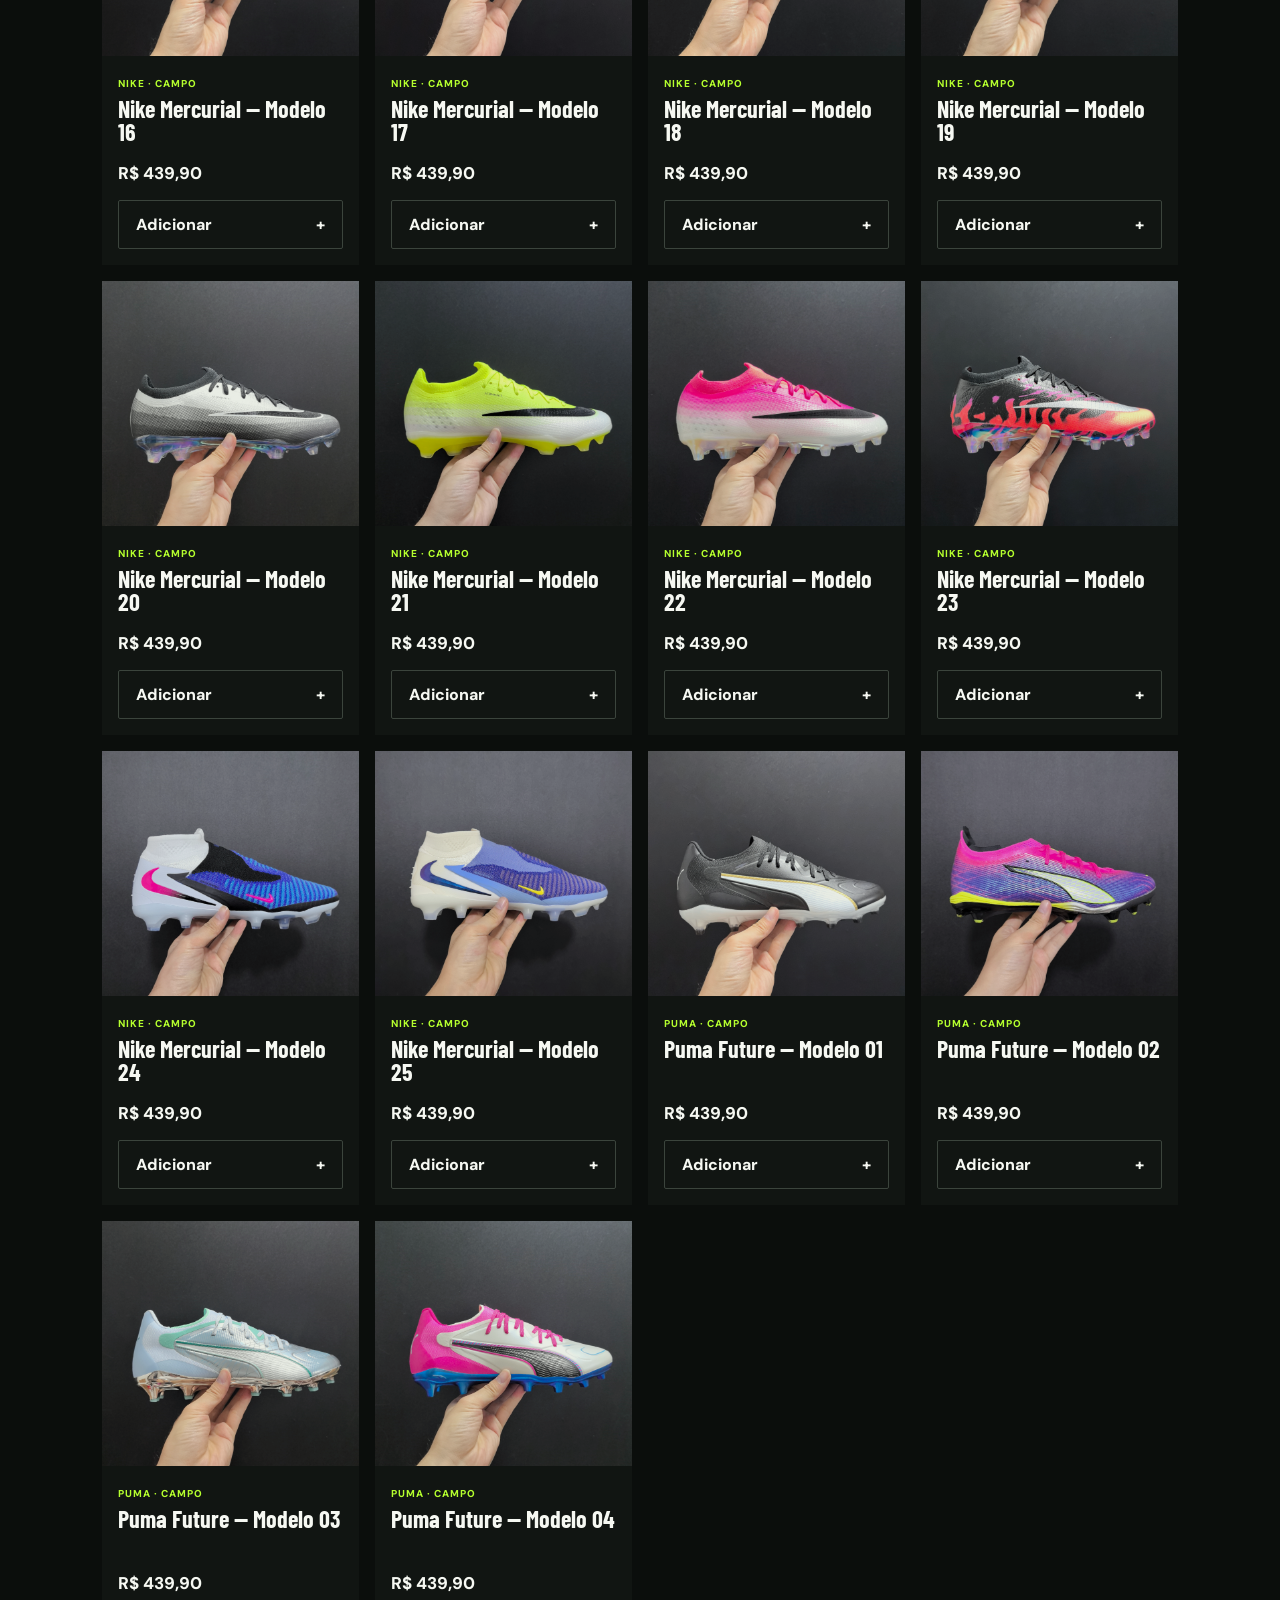
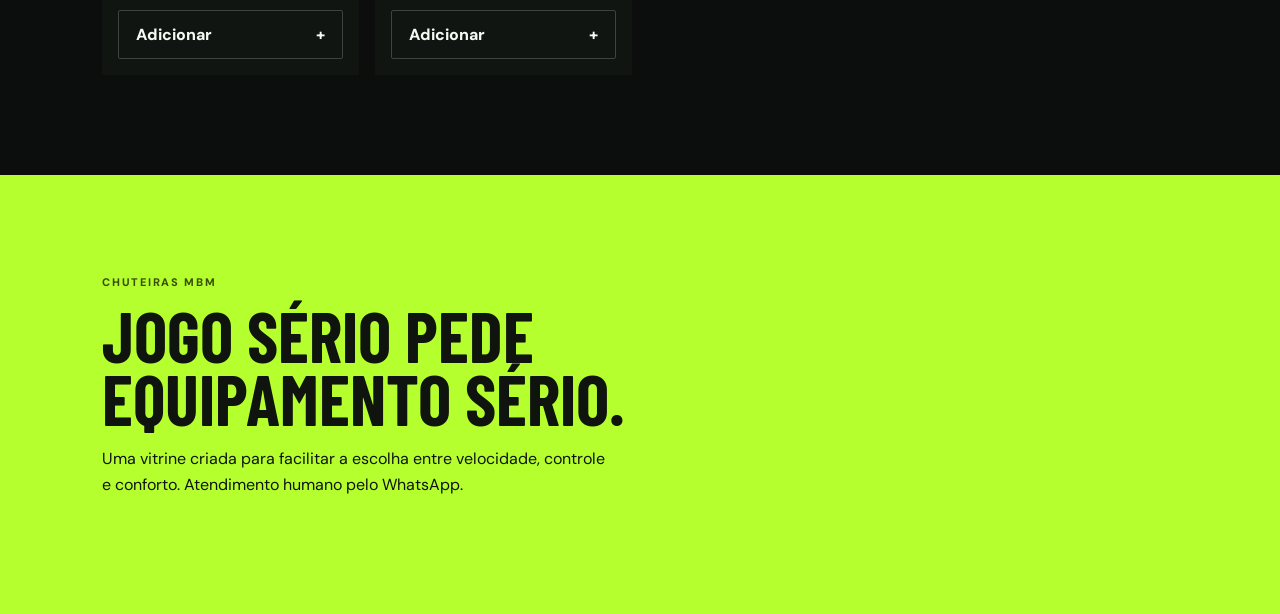
==== commit 0ece9b2e: "Atualiza admin, PWA e ícone MBM" ====
--- a/index.html
+++ b/index.html
@@ -4,9 +4,16 @@
   <meta charset="utf-8">
   <meta name="viewport" content="width=device-width, initial-scale=1">
   <meta name="description" content="CHUTEIRAS MBM — chuteiras para campo, society e futsal.">
+  <meta name="theme-color" content="#070908">
+  <meta name="mobile-web-app-capable" content="yes">
+  <meta name="apple-mobile-web-app-capable" content="yes">
+  <meta name="apple-mobile-web-app-status-bar-style" content="black-translucent">
   <title>CHUTEIRAS MBM | Jogue no seu melhor</title>
+  <link rel="manifest" href="manifest.webmanifest">
+  <link rel="icon" type="image/png" href="pwa-icon.png">
+  <link rel="apple-touch-icon" href="pwa-icon.png">
   <link rel="preconnect" href="https://images.unsplash.com">
-  <link rel="stylesheet" href="style.css"><link rel="stylesheet" href="catalog-shared.css"><link rel="stylesheet" href="checkout.css">
+  <link rel="stylesheet" href="style.css"><link rel="stylesheet" href="catalog-shared.css"><link rel="stylesheet" href="checkout.css"><link rel="stylesheet" href="store-enhancements.css">
 </head>
 <body>
   <header class="topbar">
@@ -52,10 +59,10 @@
   </main>
 
   <a id="whatsapp-float" class="whatsapp-float" target="_blank" rel="noreferrer" aria-label="Falar no WhatsApp">⌕ <span>Fale conosco</span></a>
-  <aside id="cart-drawer" class="cart-drawer" aria-hidden="true"><div class="cart-head"><h2>Seu carrinho</h2><button id="close-cart" aria-label="Fechar carrinho">×</button></div><div id="cart-items"></div><div class="cart-footer"><p>Total <strong id="cart-total">R$ 0,00</strong></p><label class="payment-label">Método de pagamento<select id="payment-method"><option>Pix</option><option>Cartão de crédito</option><option>Cartão de débito</option><option>Dinheiro</option></select></label><button id="checkout" class="button primary">Finalizar no WhatsApp</button></div></aside>
+  <aside id="cart-drawer" class="cart-drawer" aria-hidden="true"><div class="cart-head"><h2>Seu carrinho</h2><button id="close-cart" aria-label="Fechar carrinho">×</button></div><div id="cart-items"></div><div class="cart-footer"><label class="coupon-label">Cupom de desconto<div class="coupon-entry"><input id="coupon-code" type="text" placeholder="Digite seu cupom" autocomplete="off"><button id="apply-coupon" type="button">Aplicar</button></div></label><p id="coupon-discount" class="discount-row" hidden>Desconto <strong></strong></p><p>Total <strong id="cart-total">R$ 0,00</strong></p><label class="payment-label">Método de pagamento<select id="payment-method"><option>Pix</option><option>Cartão de crédito</option><option>Cartão de débito</option><option>Dinheiro</option></select></label><button id="checkout" class="button primary">Finalizar no WhatsApp</button></div></aside>
   <div id="overlay" class="overlay"></div>
   <dialog id="product-dialog"><button id="close-dialog" class="dialog-close" aria-label="Fechar">×</button><div id="dialog-content"></div></dialog>
   <div id="store-toast" class="store-toast" role="status" aria-live="polite"></div>
-  <script src="products.js"></script><script src="catalog.js"></script><script src="app.js"></script>
+  <script src="products.js"></script><script src="catalog.js"></script><script src="app.js"></script><script>if('serviceWorker' in navigator){navigator.serviceWorker.register('sw.js');}</script>
 </body>
 </html>
--- a/checkout.css
+++ b/checkout.css
@@ -1 +1 @@
-.payment-label{display:grid;gap:7px;margin:14px 0;color:var(--muted);font-size:12px;font-weight:700}.payment-label select{background:#0a0e0b;color:var(--white);border:1px solid var(--line);padding:11px}.store-toast{position:fixed;z-index:40;right:22px;bottom:80px;background:var(--lime);color:#10140e;padding:14px 18px;font-weight:800;font-size:13px;transform:translateY(120px);transition:transform .25s;box-shadow:0 10px 28px #0008}.store-toast.show{transform:none}
+.payment-label,.coupon-label{display:grid;gap:8px;margin:14px 0;color:var(--muted);font-size:12px;font-weight:700}.payment-label select,.coupon-entry input{background:#0a0e0b;color:var(--white);border:1px solid var(--line);padding:12px}.coupon-entry{display:grid;grid-template-columns:minmax(0,1fr) auto;gap:8px}.coupon-entry input{min-width:0;width:100%;font-size:15px;letter-spacing:.6px;text-transform:uppercase}.coupon-entry button{min-width:82px;border:1px solid var(--lime);background:transparent;color:var(--lime);padding:0 12px;font-size:12px;font-weight:800;cursor:pointer}.coupon-entry button:hover{background:var(--lime);color:#10140e}.discount-row{display:flex;justify-content:space-between;color:var(--lime);font-size:13px}.store-toast{position:fixed;z-index:40;right:22px;bottom:80px;background:var(--lime);color:#10140e;padding:14px 18px;font-weight:800;font-size:13px;transform:translateY(120px);transition:transform .25s;box-shadow:0 10px 28px #0008}.store-toast.show{transform:none}
--- a/store-enhancements.css
+++ b/store-enhancements.css
@@ -0,0 +1 @@
+.dialog-info .availability-note{border-left:2px solid var(--lime);padding-left:10px;color:#dce4d8!important;font-size:13px}.product-info .stock-label{display:none}@media(max-width:680px){.cart-drawer{width:100%;padding:20px}.coupon-entry{grid-template-columns:minmax(0,1fr) 76px}.coupon-entry input{min-height:48px}.coupon-entry button{min-width:0;padding:0 8px}.store-toast{left:16px;right:16px;bottom:18px;text-align:center}.whatsapp-float{bottom:18px;right:18px}}
